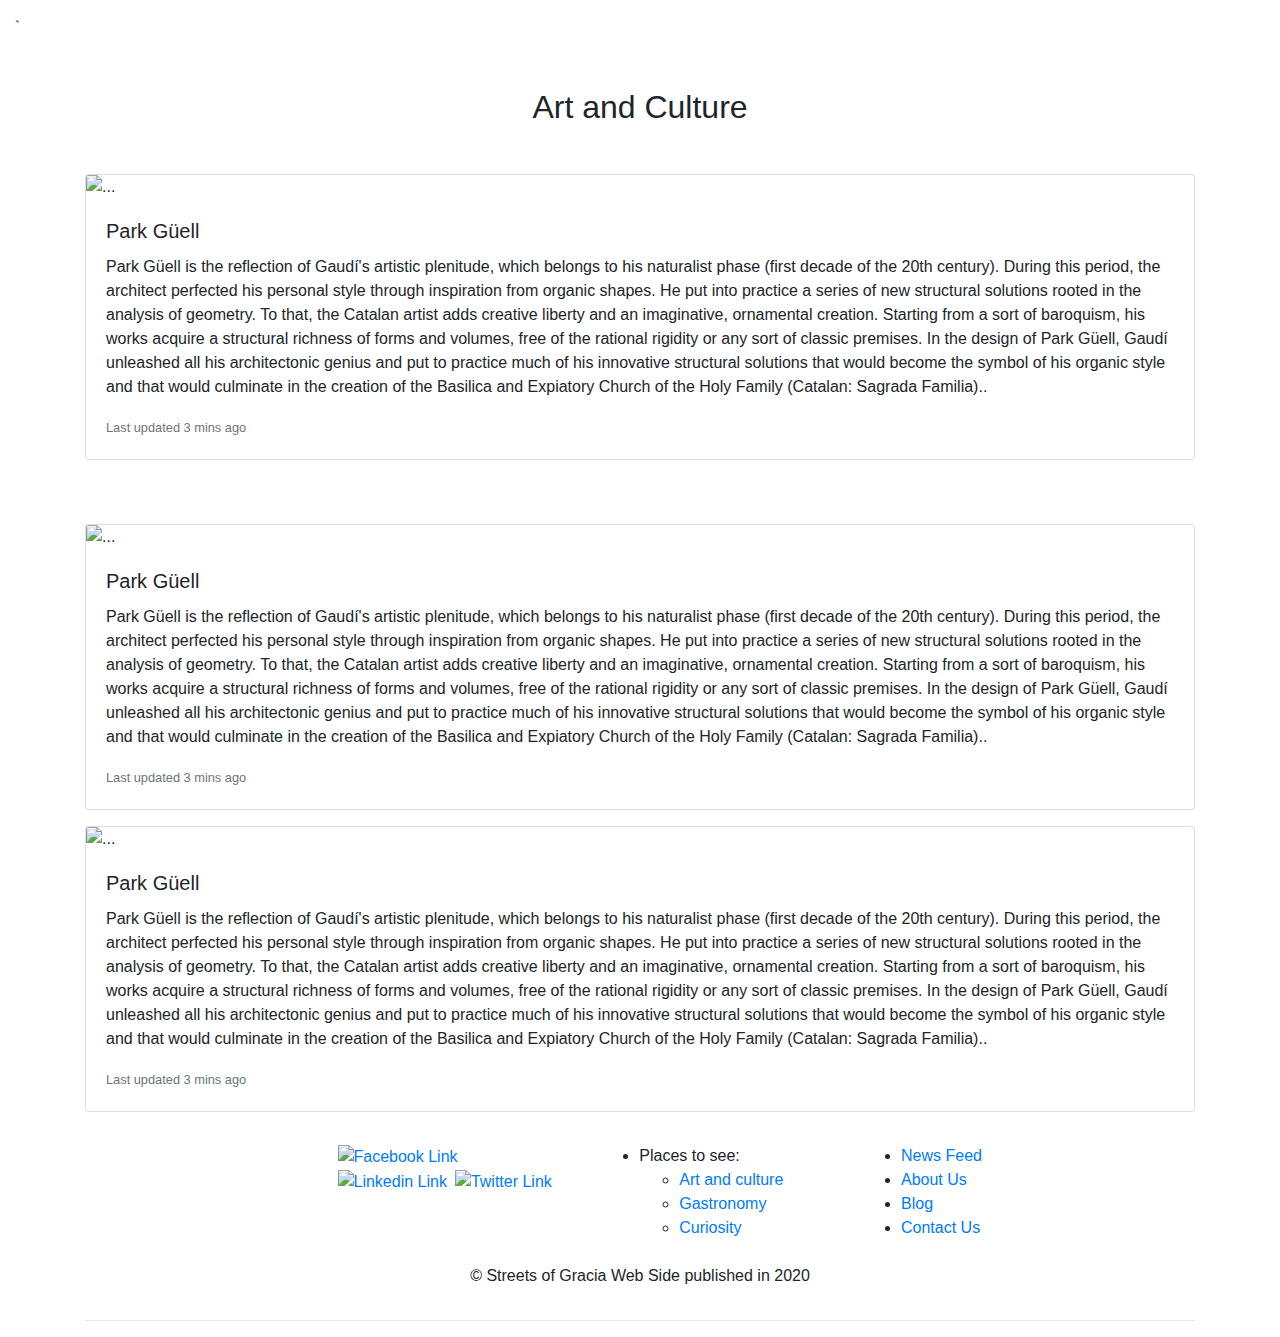
==== arts.html @ 1ce946ce "Added the page for Art and Culture category page" ====
<!doctype html>
<html lang="en">
  <head>
    <title>StreetsOfGracia</title>
    <meta charset="utf-8">
    <meta name="viewport" content="width=device-width, initial-scale=1, shrink-to-fit=no">
    <link rel="stylesheet" href="https://stackpath.bootstrapcdn.com/bootstrap/4.4.1/css/bootstrap.min.css" integrity="sha384-Vkoo8x4CGsO3+Hhxv8T/Q5PaXtkKtu6ug5TOeNV6gBiFeWPGFN9MuhOf23Q9Ifjh" crossorigin="anonymous">
    <link rel="stylesheet" href="index.css">
    <link href="https://fonts.googleapis.com/css?family=Ibarra+Real+Nova&display=swap" rel="stylesheet">
  </head>
  <body>
  <!-- Navbar -->
  <div class="container-fluid">
    <div class="row">
      <div class="col-12">
          <ul>
            <nav class="navbar navbar-dark navbar-expand-lg fixed-top">
              <a class="navbar-brand" href="#">StreetsOfGracia</a>
              <button class="navbar-toggler" type="button" data-toggle="collapse" data-target="#navbarNavDropdown" aria-controls="navbarNavDropdown" aria-expanded="false" aria-label="Toggle navigation">
                <span class="navbar-toggler-icon"></span>
              </button>
              <div class="collapse navbar-collapse" id="navbarNavDropdown">
                <ul class="navbar-nav">
                  <li class="nav-item active">
                    <a class="nav-link" href="#">Home <span class="sr-only">(current)</span></a>
                  </li>
                  <li class="nav-item dropdown">
                    <a class="nav-link dropdown-toggle" href="#" id="navbarDropdownMenuLink" data-toggle="dropdown" aria-haspopup="true" aria-expanded="false">
                      Places to see
                    </a>
                    <div class="dropdown-menu" aria-labelledby="navbarDropdownMenuLink">
                      <a class="dropdown-item" href="#">Art and Culture</a>
                      <a class="dropdown-item" href="#">Gastronomy</a>
                      <a class="dropdown-item" href="#">Curiosity</a>
                    </div>
                  </li>
                    <li class="nav-item">
                      <a class="nav-link" href="#">News Feed</a>
                    </li>
                    <li class="nav-item">
                      <a class="nav-link" href="#">About Us</a>
                    </li>
                    <li class="nav-item">
                      <a class="nav-link" href="#">Contact</a>
                    </li>
                </ul>
              </div>
            </nav>
          </ul>`
      </div>
    </div>
  </div>

  <div class="container">
    <div class="row">
      <div class="col mt-5 mb-5">
        <h2 class="text-center">Art and Culture</h2>
      <div class="card mb-3 mt-5">
        <img src="./img/parc_guell/outdoor-architecture-structure-palace-europe-arch-1323123-pxhere.com.jpg" class="card-img-top" alt="...">
        <div class="card-body">
          <h5 class="card-title">Park Güell</h5>
          <p class="card-text">Park Güell is the reflection of Gaudí's artistic plenitude, which belongs to his naturalist phase (first decade of the 20th century). During this period, the architect perfected his personal style through inspiration from organic shapes. He put into practice a series of new structural solutions rooted in the analysis of geometry. To that, the Catalan artist adds creative liberty and an imaginative, ornamental creation. Starting from a sort of baroquism, his works acquire a structural richness of forms and volumes, free of the rational rigidity or any sort of classic premises. In the design of Park Güell, Gaudí unleashed all his architectonic genius and put to practice much of his innovative structural solutions that would become the symbol of his organic style and that would culminate in the creation of the Basilica and Expiatory Church of the Holy Family (Catalan: Sagrada Familia)..</p>
          <p class="card-text"><small class="text-muted">Last updated 3 mins ago</small></p>
        </div>
      </div>
    </div>
      <div class="col-12">
      <div class="card mb-3">
        <img src="./img/parc_guell/outdoor-architecture-structure-palace-europe-arch-1323123-pxhere.com.jpg" class="card-img-top" alt="...">
        <div class="card-body">
          <h5 class="card-title">Park Güell</h5>
          <p class="card-text">Park Güell is the reflection of Gaudí's artistic plenitude, which belongs to his naturalist phase (first decade of the 20th century). During this period, the architect perfected his personal style through inspiration from organic shapes. He put into practice a series of new structural solutions rooted in the analysis of geometry. To that, the Catalan artist adds creative liberty and an imaginative, ornamental creation. Starting from a sort of baroquism, his works acquire a structural richness of forms and volumes, free of the rational rigidity or any sort of classic premises. In the design of Park Güell, Gaudí unleashed all his architectonic genius and put to practice much of his innovative structural solutions that would become the symbol of his organic style and that would culminate in the creation of the Basilica and Expiatory Church of the Holy Family (Catalan: Sagrada Familia)..</p>
          <p class="card-text"><small class="text-muted">Last updated 3 mins ago</small></p>
        </div>
      </div>
      </div>
      <div class="col-12">
      <div class="card mb-3">
        <img src="./img/parc_guell/outdoor-architecture-structure-palace-europe-arch-1323123-pxhere.com.jpg" class="card-img-top" alt="...">
        <div class="card-body">
          <h5 class="card-title">Park Güell</h5>
          <p class="card-text">Park Güell is the reflection of Gaudí's artistic plenitude, which belongs to his naturalist phase (first decade of the 20th century). During this period, the architect perfected his personal style through inspiration from organic shapes. He put into practice a series of new structural solutions rooted in the analysis of geometry. To that, the Catalan artist adds creative liberty and an imaginative, ornamental creation. Starting from a sort of baroquism, his works acquire a structural richness of forms and volumes, free of the rational rigidity or any sort of classic premises. In the design of Park Güell, Gaudí unleashed all his architectonic genius and put to practice much of his innovative structural solutions that would become the symbol of his organic style and that would culminate in the creation of the Basilica and Expiatory Church of the Holy Family (Catalan: Sagrada Familia)..</p>
          <p class="card-text"><small class="text-muted">Last updated 3 mins ago</small></p>
        </div>
      </div>
  </div>  
  </div>
  <footer>
    <div class="container-fluid">
      <div class="row mt-3 ml-5">
        <div class="col-lg-2 col-md-12 col-sm-12">
        </div>
        <div class="col-lg-3 col-md-12 col-sm-12">
          <ul class="list-inline socialmedia">
            <li class="list-inline-item"><a href="#" id="facebookicon"><img src="facebook.png"  alt="Facebook Link"></a>
            <li class="list-inline-item"><a href="#" id="linkedinicon"><img src="linkedin.png"  alt="Linkedin Link"></a>
            <li class="list-inline-item"><a href="#" id="twittericon"><img src="twitter.png"  alt="Twitter Link"></a>
          </ul>
        </div>
        <div class="col-lg-3 col-md-12 col-sm-12">
          <ul class="linklist">
            <li>Places to see:</li>
              <ul class="linklist">
                <li><a href="#">Art and culture</a></li>
                <li><a href="#">Gastronomy</a></li>
                <li><a href="#">Curiosity</a></li>
              </ul>
          </ul>
        </div>
        <div class="col-lg-3 col-md-12 col-sm-12">
          <ul class="linklist">
            <li><a href="#">News Feed</a></li>
            <li><a href="#">About Us</a></li>
            <li><a href="#">Blog</a></li>
            <li><a href="#">Contact Us</a></li>
          </ul>
        </div>
      </div>
      <div class="row mt-2">
        <div class="col">
          <p class="text-center">&copy; Streets of Gracia Web Side published in 2020</p>
        </div>
      </div>

    </div>
  </footer>
  <script src="https://code.jquery.com/jquery-3.4.1.slim.min.js" integrity="sha384-J6qa4849blE2+poT4WnyKhv5vZF5SrPo0iEjwBvKU7imGFAV0wwj1yYfoRSJoZ+n" crossorigin="anonymous"></script>
  <script src="https://cdn.jsdelivr.net/npm/popper.js@1.16.0/dist/umd/popper.min.js" integrity="sha384-Q6E9RHvbIyZFJoft+2mJbHaEWldlvI9IOYy5n3zV9zzTtmI3UksdQRVvoxMfooAo" crossorigin="anonymous"></script>
  <script src="https://stackpath.bootstrapcdn.com/bootstrap/4.4.1/js/bootstrap.min.js" integrity="sha384-wfSDF2E50Y2D1uUdj0O3uMBJnjuUD4Ih7YwaYd1iqfktj0Uod8GCExl3Og8ifwB6" crossorigin="anonymous"></script>

  </body>
</html>
<hr>
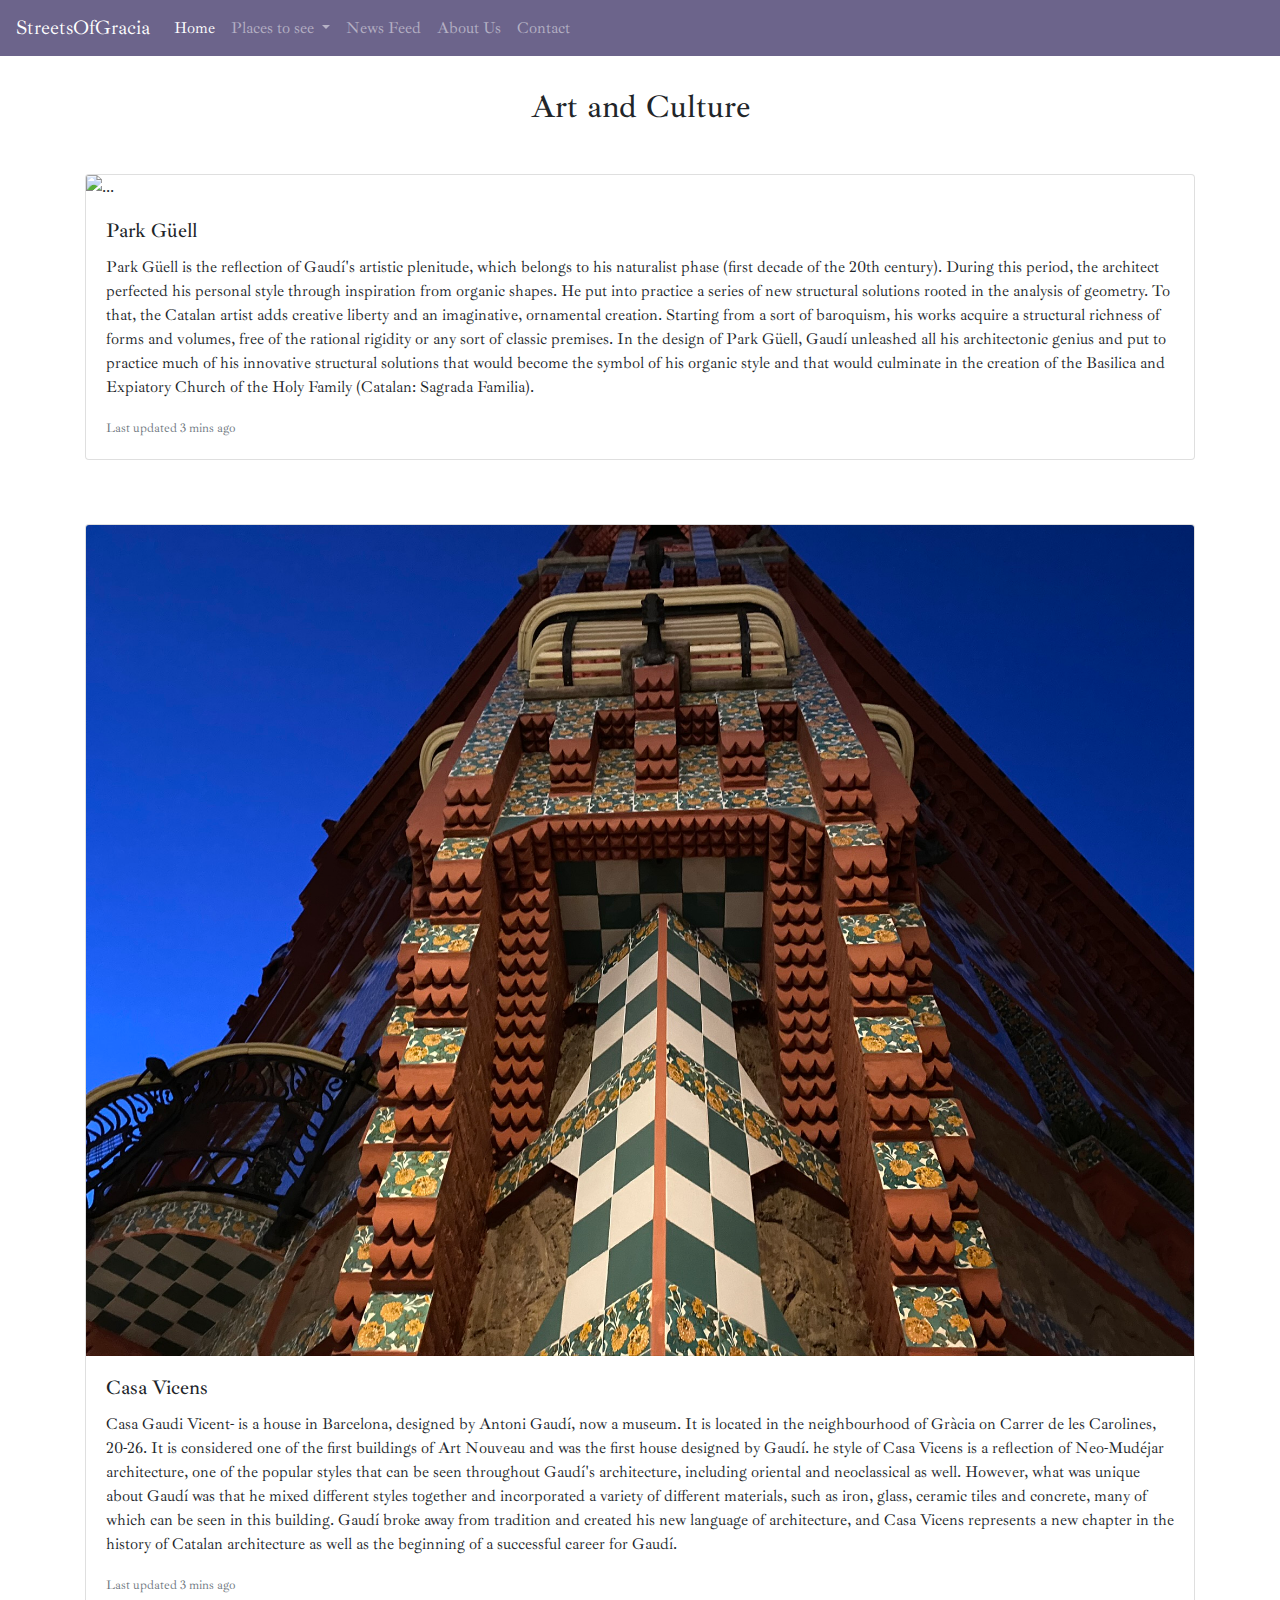
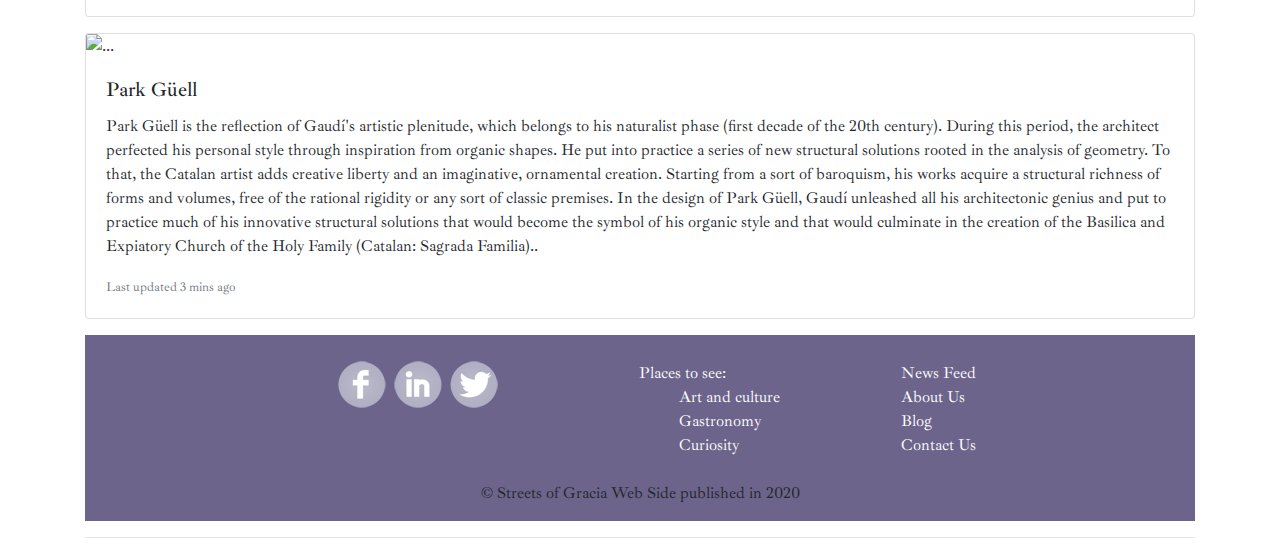
==== commit cf13c276: "Added the blog page and modified arts page" ====
--- a/arts.html
+++ b/arts.html
@@ -22,10 +22,10 @@
               <div class="collapse navbar-collapse" id="navbarNavDropdown">
                 <ul class="navbar-nav">
                   <li class="nav-item active">
-                    <a class="nav-link" href="#">Home <span class="sr-only">(current)</span></a>
+                    <a class="nav-link" href="index.html">Home <span class="sr-only">(current)</span></a>
                   </li>
                   <li class="nav-item dropdown">
-                    <a class="nav-link dropdown-toggle" href="#" id="navbarDropdownMenuLink" data-toggle="dropdown" aria-haspopup="true" aria-expanded="false">
+                    <a class="nav-link dropdown-toggle" href="" id="navbarDropdownMenuLink" data-toggle="dropdown" aria-haspopup="true" aria-expanded="false">
                       Places to see
                     </a>
                     <div class="dropdown-menu" aria-labelledby="navbarDropdownMenuLink">
@@ -59,17 +59,18 @@
         <img src="./img/parc_guell/outdoor-architecture-structure-palace-europe-arch-1323123-pxhere.com.jpg" class="card-img-top" alt="...">
         <div class="card-body">
           <h5 class="card-title">Park Güell</h5>
-          <p class="card-text">Park Güell is the reflection of Gaudí's artistic plenitude, which belongs to his naturalist phase (first decade of the 20th century). During this period, the architect perfected his personal style through inspiration from organic shapes. He put into practice a series of new structural solutions rooted in the analysis of geometry. To that, the Catalan artist adds creative liberty and an imaginative, ornamental creation. Starting from a sort of baroquism, his works acquire a structural richness of forms and volumes, free of the rational rigidity or any sort of classic premises. In the design of Park Güell, Gaudí unleashed all his architectonic genius and put to practice much of his innovative structural solutions that would become the symbol of his organic style and that would culminate in the creation of the Basilica and Expiatory Church of the Holy Family (Catalan: Sagrada Familia)..</p>
+          <p class="card-text">Park Güell is the reflection of Gaudí's artistic plenitude, which belongs to his naturalist phase (first decade of the 20th century). During this period, the architect perfected his personal style through inspiration from organic shapes. He put into practice a series of new structural solutions rooted in the analysis of geometry. To that, the Catalan artist adds creative liberty and an imaginative, ornamental creation. Starting from a sort of baroquism, his works acquire a structural richness of forms and volumes, free of the rational rigidity or any sort of classic premises. In the design of Park Güell, Gaudí unleashed all his architectonic genius and put to practice much of his innovative structural solutions that would become the symbol of his organic style and that would culminate in the creation of the Basilica and Expiatory Church of the Holy Family (Catalan: Sagrada Familia).</p>
           <p class="card-text"><small class="text-muted">Last updated 3 mins ago</small></p>
         </div>
       </div>
     </div>
       <div class="col-12">
       <div class="card mb-3">
-        <img src="./img/parc_guell/outdoor-architecture-structure-palace-europe-arch-1323123-pxhere.com.jpg" class="card-img-top" alt="...">
+        <img src="./img/casa_gaudi/gaudi.JPEG" class="card-img-top" alt="...">
         <div class="card-body">
-          <h5 class="card-title">Park Güell</h5>
-          <p class="card-text">Park Güell is the reflection of Gaudí's artistic plenitude, which belongs to his naturalist phase (first decade of the 20th century). During this period, the architect perfected his personal style through inspiration from organic shapes. He put into practice a series of new structural solutions rooted in the analysis of geometry. To that, the Catalan artist adds creative liberty and an imaginative, ornamental creation. Starting from a sort of baroquism, his works acquire a structural richness of forms and volumes, free of the rational rigidity or any sort of classic premises. In the design of Park Güell, Gaudí unleashed all his architectonic genius and put to practice much of his innovative structural solutions that would become the symbol of his organic style and that would culminate in the creation of the Basilica and Expiatory Church of the Holy Family (Catalan: Sagrada Familia)..</p>
+          <h5 class="card-title">Casa Vicens</h5>
+          <p class="card-text">Casa Gaudi Vicent- is a house in Barcelona, designed by Antoni Gaudí, now a museum. It is located in the neighbourhood of Gràcia on Carrer de les Carolines, 20-26. It is considered one of the first buildings of Art Nouveau and was the first house designed by Gaudí. he style of Casa Vicens is a reflection of Neo-Mudéjar architecture, one of the popular styles that can be seen throughout Gaudí's architecture, including oriental and neoclassical as well. However, what was unique about Gaudí was that he mixed different styles together and incorporated a variety of different materials, such as iron, glass, ceramic tiles and concrete, many of which can be seen in this building. Gaudí broke away from tradition and created his new language of architecture, and Casa Vicens represents a new chapter in the history of Catalan architecture as well as the beginning of a successful career for Gaudí.
+          </p>
           <p class="card-text"><small class="text-muted">Last updated 3 mins ago</small></p>
         </div>
       </div>
--- a/index.css
+++ b/index.css
@@ -0,0 +1,314 @@
+body {
+  Font-family: 'Ibarra Real Nova', serif;
+}
+/* Carousel Bootramp*/
+
+h1{
+  font-size: 50px;
+}
+
+.blueof {
+  color: #fba100;
+
+}
+
+/* Places to see cards */
+
+.grid figure {
+  position: relative;
+  float: left;
+  overflow: hidden;
+  background: #3085a3;
+  text-align: center;
+  cursor: pointer;
+}
+
+.grid figure img {
+  position: relative;
+  display: block;
+  min-height: 100%;
+  max-width: 100%;
+  opacity: 0.8;
+  margin: 0;
+}
+
+.grid figure figcaption {
+  padding: 2em;
+  color: #fff;
+  text-transform: uppercase;
+  font-size: 1.25em;
+  -webkit-backface-visibility: hidden;
+  backface-visibility: hidden;
+}
+
+.grid figure figcaption::before,
+.grid figure figcaption::after {
+  pointer-events: none;
+}
+
+.grid figure figcaption,
+.grid figure figcaption>a {
+  position: absolute;
+  top: 0;
+  left: 0;
+  width: 100%;
+  height: 100%;
+}
+
+.grid figure figcaption>a {
+  z-index: 1000;
+  text-indent: 200%;
+  white-space: nowrap;
+  font-size: 0;
+  opacity: 0;
+}
+
+.grid figure h2 {
+  word-spacing: -0.15em;
+  font-weight: 300;
+}
+
+.grid figure h2 span {
+  font-weight: 800;
+}
+
+.grid figure h2,
+.grid figure p {
+  margin: 0;
+}
+
+.grid figure p {
+  letter-spacing: 1px;
+  font-size: 68.5%;
+}
+
+
+
+figure.effect-ravi {
+  background: #303fa9;
+  margin: 0;
+}
+
+.grid [class^="col"] {
+  padding: 2px;
+}
+
+figure.effect-ravi h2 {
+  font-size: 158.75%;
+}
+
+figure.effect-ravi h2,
+figure.effect-ravi p {
+  position: absolute;
+  top: 50%;
+  left: 50%;
+  -webkit-transition: opacity 0.35s, -webkit-transform 0.35s;
+  transition: opacity 0.35s, transform 0.35s;
+  -webkit-transform: translate3d(-50%, -50%, 0);
+  transform: translate3d(-50%, -50%, 0);
+  -webkit-transform-origin: 50%;
+  transform-origin: 50%;
+}
+
+figure.effect-ravi figcaption::before {
+  position: absolute;
+  top: 50%;
+  left: 50%;
+  width: 120px;
+  height: 120px;
+  border: 2px solid #fff;
+  content: '';
+  opacity: 0;
+  -webkit-transition: opacity 0.35s, -webkit-transform 0.35s;
+  transition: opacity 0.35s, transform 0.35s;
+  -webkit-transform: translate3d(-50%, -50%, 0) rotate3d(0, 0, 1, -45deg) scale3d(0, 0, 1);
+  transform: translate3d(-50%, -50%, 0) rotate3d(0, 0, 1, -45deg) scale3d(0, 0, 1);
+  -webkit-transform-origin: 50%;
+  transform-origin: 50%;
+}
+
+figure.effect-ravi p {
+  width: 100px;
+  text-transform: none;
+  font-size: 121%;
+  line-height: 2;
+}
+
+figure.effect-ravi p a {
+  color: #fff;
+}
+
+figure.effect-ravi p a:hover,
+figure.effect-ravi p a:focus {
+  opacity: 0.6;
+}
+
+figure.effect-ravi p a i {
+  opacity: 0;
+  -webkit-transition: opacity 0.35s, -webkit-transform 0.35s;
+  transition: opacity 0.35s, transform 0.35s;
+}
+
+figure.effect-ravi p a:first-child i {
+  -webkit-transform: translate3d(-60px, -60px, 0);
+  transform: translate3d(-60px, -60px, 0);
+}
+
+figure.effect-ravi p a:nth-child(2) i {
+  -webkit-transform: translate3d(60px, -60px, 0);
+  transform: translate3d(60px, -60px, 0);
+}
+
+figure.effect-ravi p a:nth-child(3) i {
+  -webkit-transform: translate3d(-60px, 60px, 0);
+  transform: translate3d(-60px, 60px, 0);
+}
+
+figure.effect-ravi p a:nth-child(4) i {
+  -webkit-transform: translate3d(60px, 60px, 0);
+  transform: translate3d(60px, 60px, 0);
+}
+
+figure.effect-ravi:hover figcaption::before {
+  opacity: 1;
+  -webkit-transform: translate3d(-50%, -50%, 0) rotate3d(0, 0, 1, -45deg) scale3d(1, 1, 1);
+  transform: translate3d(-50%, -50%, 0) rotate3d(0, 0, 1, -45deg) scale3d(1, 1, 1);
+}
+
+figure.effect-ravi:hover h2 {
+  opacity: 0;
+  -webkit-transform: translate3d(-50%, -50%, 0) scale3d(0.8, 0.8, 1);
+  transform: translate3d(-50%, -50%, 0) scale3d(0.8, 0.8, 1);
+}
+
+figure.effect-ravi:hover p i:empty {
+  -webkit-transform: translate3d(0, 0, 0);
+  transform: translate3d(0, 0, 0);
+  /* just because it's stronger than nth-child */
+  opacity: 1;
+}
+
+
+  /* About Us */
+.navbar {
+  background-color: #6C648B;
+}
+
+.media img {
+    width: 200px;
+    height: 200px;
+
+  }
+  .media-thumbnail img {
+    border-radius: 50%;
+    width: 50px;
+    height: 50px;
+
+  }
+  .media-body-about {
+    text-align: left;
+  }
+  .media-thumbnail {
+    display: flex;
+  }
+  .goblog {
+   background-color: #6BBAA7;
+  }
+  .textbtn {
+    color: white;
+}
+
+
+/* Contact Form */
+
+  .contactform {
+    background-color: #EBDFDD;
+    padding: 10px;
+  }
+
+  .contactusbox{
+    background-color: #FBA100;
+  }
+
+  .cardform {
+    height: 400px;
+  }
+
+  .form-group{
+    height: 60px;
+  }
+
+  .contactusbtn {
+    color: white;
+    background-color: #6bbaa7;
+    margin-top: 10px;
+  }
+
+  .linklist {
+    list-style: none;
+  }
+
+  .linklist li{
+    color: white;
+  }
+
+  .linklist a {
+    color: white;
+  }
+
+  .linklist :hover {
+    color: #FBA100;
+  }
+
+
+/* Map */
+
+  .findustitle{
+    text-align: center;
+    color: #6c648b;
+
+  }
+
+  .map-container-5{
+    overflow:hidden;
+    padding-bottom:56.25%;
+    position:relative;
+    height:0;
+    opacity: 80%;
+  }
+  .map-container-5 iframe{
+    left:0;
+    top:0;
+    height:100%;
+    width:100%;
+    position:absolute;
+  }
+
+
+/* Footer */
+
+
+footer {
+  background-color: #6C648B;
+  padding-top: 10px;
+}
+
+.socialmedia {
+  list-style: none;
+}
+
+
+.linklist-parent {
+  list-style: none;
+}
+
+/* PLACES TO SEE SECTION: we going to put here the CSS about the diferent pages of the site. */
+
+
+  /* Art and Culture */
+
+
+  /* Gastronomy */
+
+
+  /* Curiositys */
